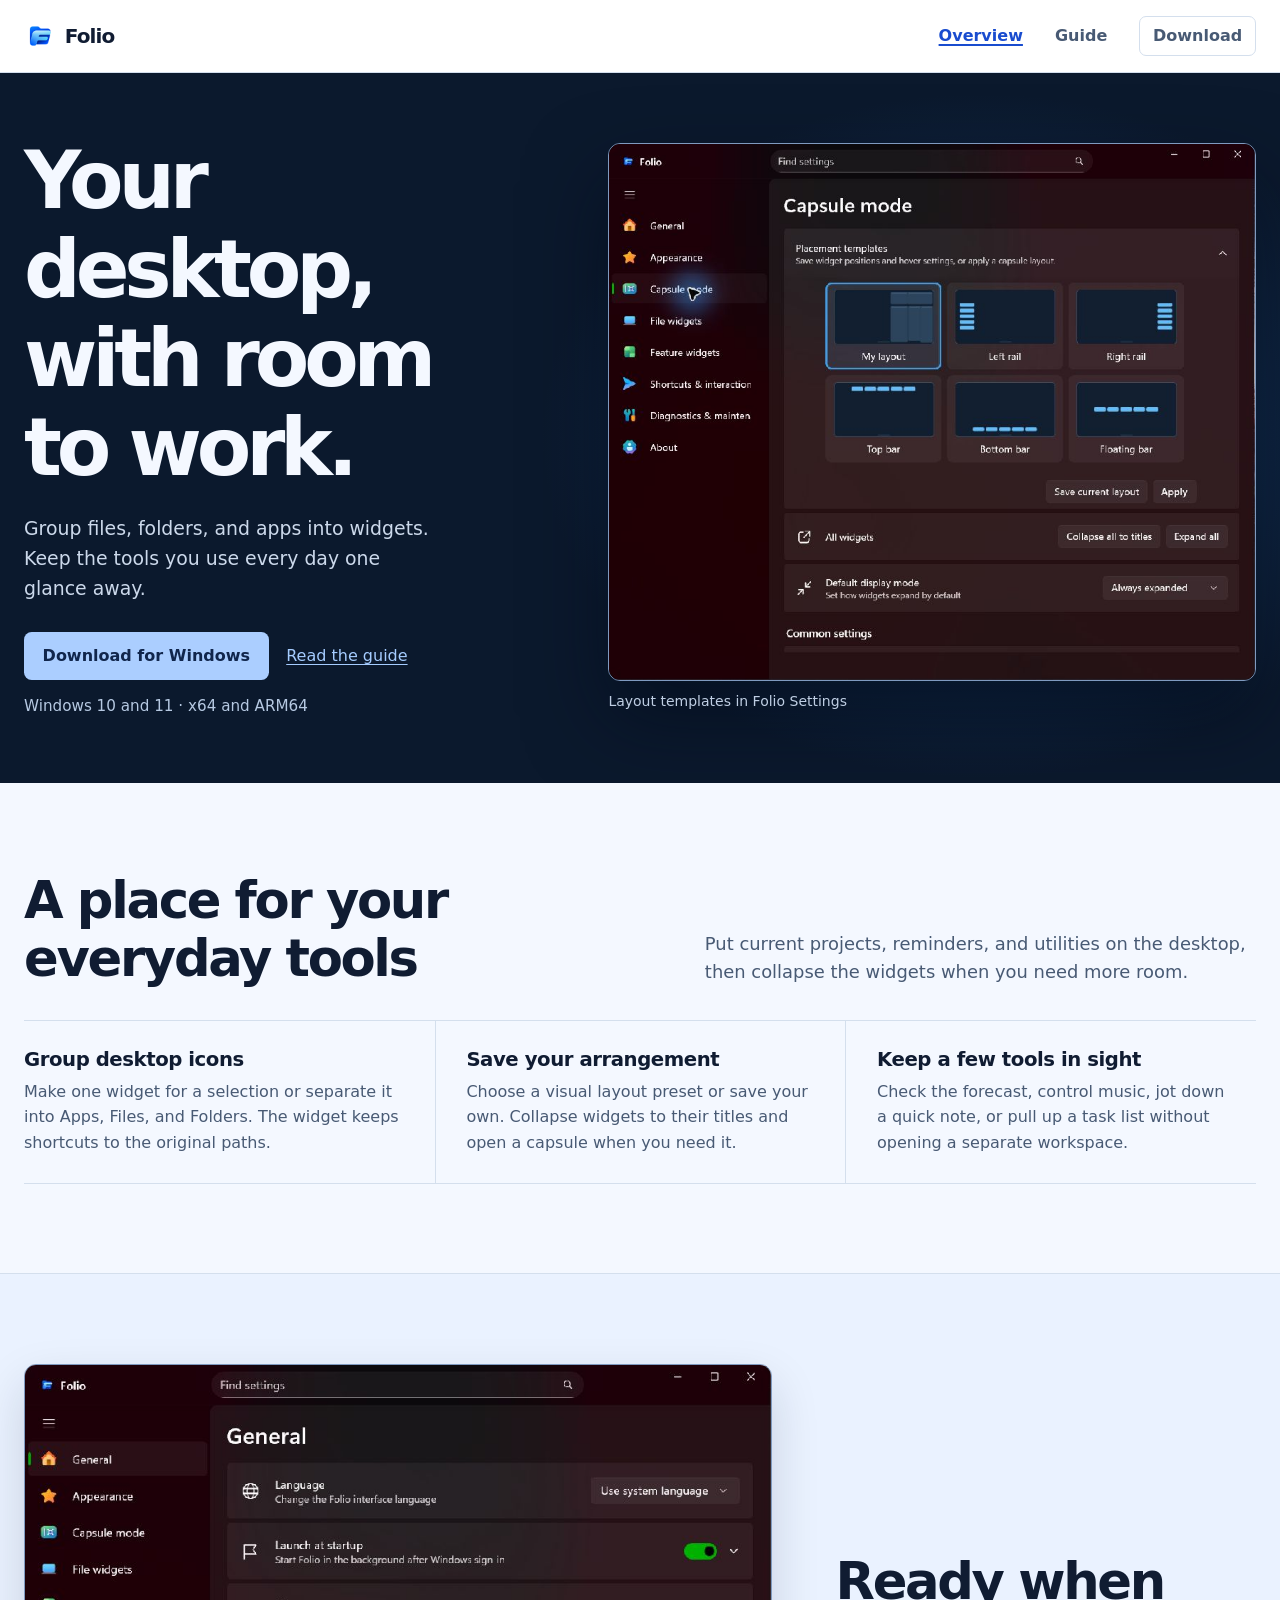
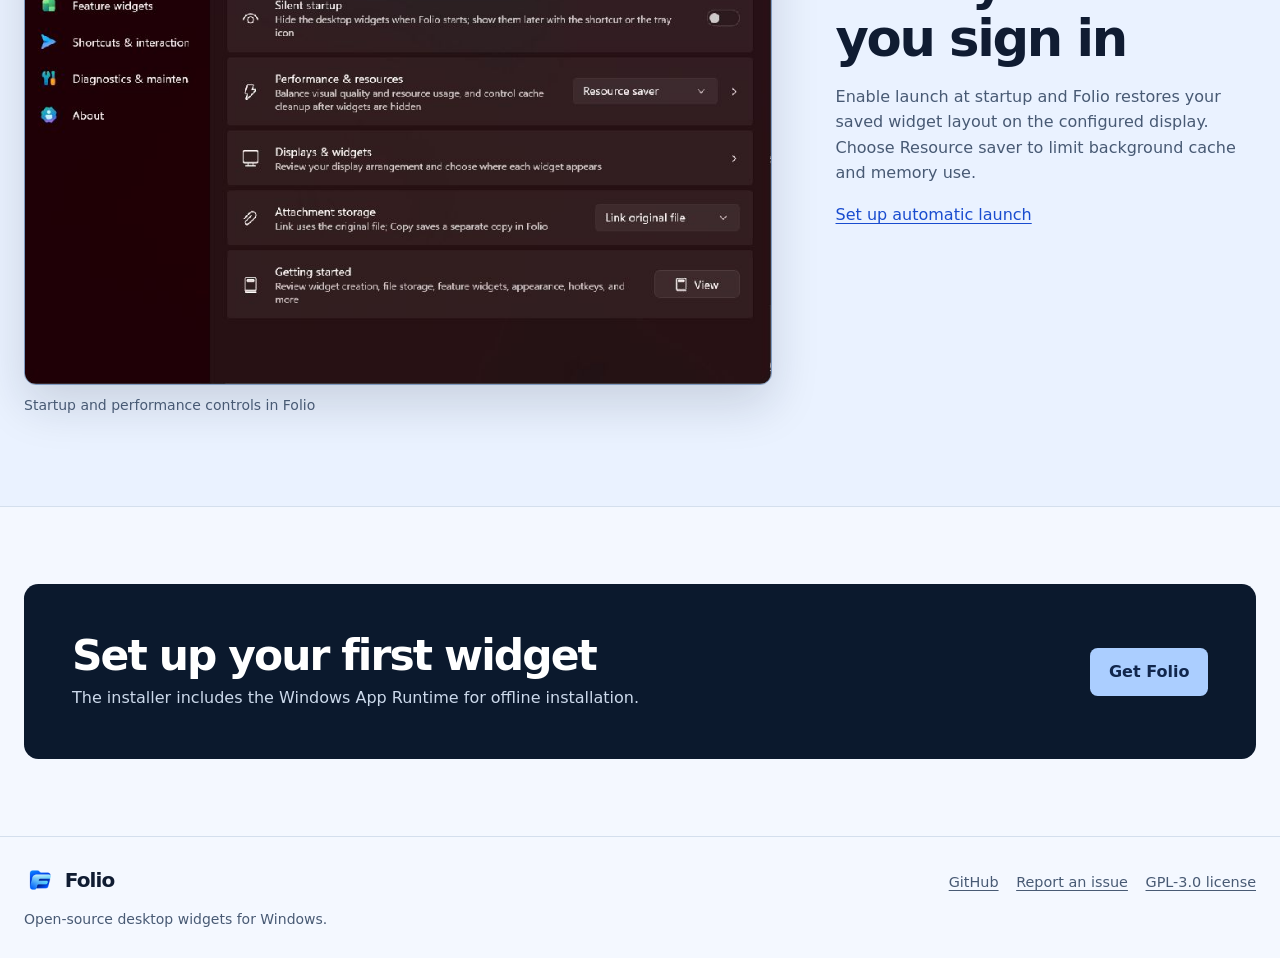
==== folio/index.html @ f1a7152a "Publish the rebranded Folio website" ====
<!doctype html>
<html lang="en">
<head>
  <meta charset="utf-8">
  <meta name="viewport" content="width=device-width, initial-scale=1">
  <title>Folio — Desktop widgets for Windows</title>
  <meta name="description" content="Group desktop shortcuts, save widget layouts, and keep weather, music, and tasks on your Windows desktop.">
  <meta name="theme-color" content="#0b192d">
  <link rel="canonical" href="https://mrfost07.github.io/folio/">
  <link rel="icon" type="image/png" href="./assets/folio.png">
  <link rel="stylesheet" href="./assets/site.css">
</head>
<body>
  <a class="skip" href="#main">Skip to content</a>
  <header class="site-header">
    <div class="wrap header-row">
      <a class="wordmark" href="./"><img src="./assets/folio.png" width="32" height="32" alt="">Folio</a>
      <nav class="nav" aria-label="Main navigation">
        <a href="./" aria-current="page">Overview</a>
        <a href="./guide/">Guide</a>
        <a class="nav-download" href="./download/">Download</a>
      </nav>
    </div>
  </header>
  <main id="main">
    <section class="hero" aria-labelledby="hero-title">
      <div class="wrap hero-layout">
        <div class="hero-copy">
          <h1 id="hero-title">Your desktop, with room to work.</h1>
          <p>Group files, folders, and apps into widgets. Keep the tools you use every day one glance away.</p>
          <div class="actions">
            <a class="button ice" href="./download/">Download for Windows</a>
            <a href="./guide/">Read the guide</a>
          </div>
          <p class="compatibility">Windows 10 and 11 · x64 and ARM64</p>
        </div>
        <div class="hero-visual">
          <figure class="capture">
            <img src="./assets/layout-settings.jpg" width="908" height="754" alt="Folio's Capsule mode settings showing visual layout templates">
            <figcaption class="caption">Layout templates in Folio Settings</figcaption>
          </figure>
        </div>
      </div>
    </section>

    <section class="wrap section" aria-labelledby="features-title">
      <div class="section-heading">
        <h2 id="features-title">A place for your everyday tools</h2>
        <p>Put current projects, reminders, and utilities on the desktop, then collapse the widgets when you need more room.</p>
      </div>
      <div class="feature-list">
        <article>
          <h3>Group desktop icons</h3>
          <p>Make one widget for a selection or separate it into Apps, Files, and Folders. The widget keeps shortcuts to the original paths.</p>
        </article>
        <article>
          <h3>Save your arrangement</h3>
          <p>Choose a visual layout preset or save your own. Collapse widgets to their titles and open a capsule when you need it.</p>
        </article>
        <article>
          <h3>Keep a few tools in sight</h3>
          <p>Check the forecast, control music, jot down a quick note, or pull up a task list without opening a separate workspace.</p>
        </article>
      </div>
    </section>

    <section class="lighter section" aria-labelledby="startup-title">
      <div class="wrap detail-row">
        <figure class="capture">
          <img src="./assets/startup-settings.jpg" width="908" height="754" alt="Folio General settings with Launch at startup, Silent startup, and Resource saver controls" loading="lazy">
          <figcaption class="caption">Startup and performance controls in Folio</figcaption>
        </figure>
        <div>
          <h2 id="startup-title">Ready when you sign in</h2>
          <p>Enable launch at startup and Folio restores your saved widget layout on the configured display. Choose Resource saver to limit background cache and memory use.</p>
          <a href="./guide/#startup">Set up automatic launch</a>
        </div>
      </div>
    </section>

    <section class="wrap band" aria-labelledby="get-folio">
      <div>
        <h2 id="get-folio">Set up your first widget</h2>
        <p>The installer includes the Windows App Runtime for offline installation.</p>
      </div>
      <a class="button ice" href="./download/">Get Folio</a>
    </section>
  </main>
  <footer class="site-footer">
    <div class="wrap footer-row">
      <div>
        <a class="wordmark" href="./"><img src="./assets/folio.png" width="32" height="32" alt="">Folio</a>
        <p class="footer-copy">Open-source desktop widgets for Windows.</p>
      </div>
      <nav class="footer-links" aria-label="Project links">
        <a href="https://github.com/mrfost07/Folio">GitHub</a>
        <a href="https://github.com/mrfost07/Folio/issues">Report an issue</a>
        <a href="https://github.com/mrfost07/Folio/blob/main/LICENSE">GPL-3.0 license</a>
      </nav>
    </div>
  </footer>
</body>
</html>
---- folio/assets/site.css ----
:root {
  color-scheme: light;
  --paper: #f4f8ff;
  --ink: #101c32;
  --muted: #485a74;
  --line: #d4dfed;
  --blue: #194ccf;
  --night: #0b192d;
  --sky: #a5ccff;
  --sans: "Segoe UI Variable", "Segoe UI", system-ui, sans-serif;
}

* { box-sizing: border-box; }
html { background: var(--paper); }
body { margin: 0; color: var(--ink); font: 1rem/1.6 var(--sans); }
img { display: block; max-width: 100%; height: auto; }
a { color: var(--blue); text-underline-offset: .2em; }
a:hover { color: #12389b; }
a:focus-visible, summary:focus-visible {
  outline: 3px solid #2670ed;
  outline-offset: 5px;
  border-radius: 3px;
}
:where(h1, h2, h3, p, figure) { margin: 0; }
:where(h1, h2, h3) { text-wrap: balance; line-height: 1.12; }
:where(p, li) { text-wrap: pretty; }
h1 { font-size: clamp(2.75rem, 6.2vw, 5.5rem); letter-spacing: -.065em; font-weight: 720; }
h2 { font-size: clamp(1.85rem, 4vw, 3.4rem); letter-spacing: -.045em; font-weight: 700; }
h3 { font-size: 1.23rem; letter-spacing: -.022em; }
.wrap { width: min(100% - 3rem, 77rem); margin-inline: auto; }
.narrow { width: min(100% - 3rem, 52rem); margin-inline: auto; }
.skip { position: absolute; z-index: 2; top: 1rem; left: 1rem; background: white; padding: .5rem 1rem; transform: translateY(-200%); }
.skip:focus { transform: none; }
.site-header { border-bottom: 1px solid var(--line); background: #fff; }
.header-row, .footer-row, .band { display: flex; justify-content: space-between; align-items: center; gap: 1.5rem; }
.header-row { min-height: 4.5rem; }
.wordmark { display: inline-flex; gap: .55rem; align-items: center; color: var(--ink); text-decoration: none; font-size: 1.25rem; font-weight: 700; letter-spacing: -.045em; }
.wordmark img { width: 2rem; height: 2rem; object-fit: contain; }
.nav { display: flex; align-items: center; gap: clamp(.8rem, 3vw, 2rem); }
.nav a { color: var(--muted); padding-block: .5rem; text-decoration: none; font-weight: 630; }
.nav a:hover, .nav a[aria-current] { color: var(--blue); }
.nav a[aria-current] { text-decoration: underline; text-decoration-thickness: 2px; }
.nav a.nav-download { border: 1px solid var(--line); border-radius: .44rem; padding: .38rem .8rem; }
.hero { overflow: hidden; background: var(--night); color: #f4f8ff; }
.hero-layout { display: grid; grid-template-columns: minmax(19rem, .9fr) minmax(0, 1.12fr); align-items: center; gap: clamp(2.25rem, 5vw, 5.25rem); min-height: 36rem; padding-block: 4rem; }
.hero-copy { position: relative; }
.hero-copy h1 { max-width: 12ch; }
.hero-copy p { color: #ccd9eb; max-width: 34ch; font-size: 1.18rem; margin-block: 1.25rem 1.8rem; }
.hero-copy .compatibility { color: #b6c9e2; font-size: .95rem; margin-block: .9rem 0; }
.hero-visual { position: relative; }
.hero-visual::before { content: ""; position: absolute; inset: -11% -28% -14% -13%; background: radial-gradient(ellipse, #194a82 0, transparent 68%); opacity: .68; }
.capture { position: relative; margin: 0; }
.capture img { width: 100%; background: #162438; border: 1px solid #7f9ac0; border-radius: .75rem; box-shadow: 0 1.25rem 3rem #101c3226; }
.hero-visual img { box-shadow: 0 2.3rem 5rem #01091988; }
.caption { margin-top: .58rem; color: var(--muted); font-size: .875rem; }
.hero .caption { color: #bfcee3; }
.actions { display: flex; flex-wrap: wrap; align-items: center; gap: .65rem 1.1rem; }
.button { border: 1px solid transparent; border-radius: .48rem; display: inline-flex; align-items: center; justify-content: center; min-height: 3rem; padding: .6rem 1.1rem; background: var(--blue); color: #fff; text-decoration: none; font-weight: 680; }
.button:hover { background: #1540ad; color: #fff; }
.button.ice { background: #abceff; color: #11264c; }
.button.ice:hover { background: #d4e6ff; }
.hero a:not(.button), .band a:not(.button) { color: var(--sky); }
.section { padding-block: clamp(3rem, 7vw, 6rem); }
.section-heading { display: grid; grid-template-columns: minmax(0, 1fr) minmax(0, .86fr); gap: 2.5rem; align-items: end; margin-bottom: 2.1rem; }
.section-heading p, .lead { color: var(--muted); font-size: 1.12rem; max-width: 55ch; }
.feature-list { display: grid; grid-template-columns: repeat(3, minmax(0, 1fr)); border-block: 1px solid var(--line); }
.feature-list > article { padding: 1.7rem clamp(.85rem, 2.4vw, 2.2rem) 1.7rem 0; }
.feature-list > article + article { border-left: 1px solid var(--line); padding-left: clamp(.85rem, 2.4vw, 2.2rem); }
.feature-list p { color: var(--muted); margin-top: .5rem; }
.detail-row { display: grid; grid-template-columns: minmax(0, 1.28fr) minmax(0, .72fr); align-items: center; gap: clamp(2rem, 5vw, 5rem); }
.detail-row p { color: var(--muted); margin-block: 1rem; }
.detail-row .capture .caption { margin: .6rem 0 0; }
.lighter { background: #eaf2ff; border-block: 1px solid var(--line); }
.band { margin-block: clamp(3rem, 6vw, 5rem); padding: clamp(1.5rem, 4vw, 3rem); background: var(--night); color: white; border-radius: .9rem; }
.band h2 { font-size: clamp(1.6rem, 3.5vw, 2.65rem); }
.band p { color: #ccd9eb; margin-top: .35rem; }
.page-heading { padding-top: clamp(3.1rem, 8vw, 6.25rem); margin-bottom: 2rem; }
.page-heading h1 { font-size: clamp(2.5rem, 6vw, 4.8rem); }
.lead { margin-top: .85rem; }
.site-footer { border-top: 1px solid var(--line); padding-block: 1.7rem; }
.footer-row { align-items: flex-start; }
.footer-copy { margin-top: .3rem; color: var(--muted); font-size: .875rem; }
.footer-links { display: flex; flex-wrap: wrap; column-gap: 1.1rem; row-gap: .4rem; padding-top: .45rem; }
.footer-links a { color: var(--muted); font-size: .9rem; }
.anchor-nav { display: flex; flex-wrap: wrap; gap: .5rem 1.2rem; border-block: 1px solid var(--line); padding: .9rem 0; }
.guide-step { padding-block: 2.2rem; border-bottom: 1px solid var(--line); scroll-margin-top: 1rem; }
.guide-step h2, .download-notes h2 { font-size: clamp(1.55rem, 4vw, 2.35rem); }
.guide-step p, .download-notes p { max-width: 67ch; color: var(--muted); margin-top: .75rem; }
.guide-step :where(ol, ul), .download-notes ul { padding-left: 1.35rem; color: var(--muted); }
.guide-step li + li, .download-notes li + li { margin-top: .3rem; }
.guide-step .capture { margin-top: 1.3rem; }
.guide-step .capture .caption { margin-top: .55rem; }
.path { font-weight: 650; color: var(--ink); }
kbd { font: .85em var(--sans); padding: .1rem .38rem; border: 1px solid #b2c4dc; border-bottom-width: 2px; border-radius: .3rem; background: #fff; color: var(--ink); white-space: nowrap; }
.download-panel { display: grid; grid-template-columns: repeat(2, minmax(0, 1fr)); border: 1px solid var(--line); border-radius: .8rem; background: #fff; }
.download-panel > section { padding: clamp(1.4rem, 3.5vw, 2.4rem); }
.download-panel > section + section { border-left: 1px solid var(--line); }
.download-panel h2 { font-size: clamp(1.5rem, 3vw, 2.25rem); }
.download-panel p { margin-block: .55rem 1.1rem; color: var(--muted); }
.download-link-row { display: flex; flex-wrap: wrap; align-items: center; gap: .6rem 1rem; }
.download-link-row a:not(.button) { font-size: .9rem; }
.download-notes { margin-block: 2.3rem 3.7rem; }
.download-notes > * + h2 { margin-top: 1.85rem; }
details { border-top: 1px solid var(--line); margin-top: 1rem; padding-top: .8rem; }
summary { cursor: pointer; font-weight: 650; width: fit-content; }
code { overflow-wrap: anywhere; color: var(--ink); }
.status { border-left: 4px solid var(--blue); background: #e6efff; padding: 1rem 1.1rem; margin-bottom: 1.25rem; color: var(--ink); }
.status a { margin-left: .3rem; }

@media (max-width: 57rem) {
  .hero-layout { grid-template-columns: 1fr; gap: 2rem; min-height: 0; padding-block: 3.25rem 2.4rem; }
  .hero-copy h1 { max-width: 16ch; }
  .hero-copy p { max-width: 45ch; }
  .hero-visual { max-width: 46rem; }
  .detail-row { grid-template-columns: 1fr; gap: 1.6rem; }
}
@media (max-width: 37rem) {
  .wrap, .narrow { width: calc(100% - 2rem); }
  .section-heading, .feature-list, .download-panel { grid-template-columns: 1fr; gap: 0; }
  .section-heading p { margin-top: .75rem; }
  .feature-list > article, .feature-list > article + article { padding: 1.05rem 0; border-left: 0; }
  .feature-list > article + article, .download-panel > section + section { border-top: 1px solid var(--line); border-left: 0; }
  .band, .footer-row { align-items: flex-start; flex-direction: column; gap: 1rem; }
  .header-row { gap: .65rem; }
  .nav { gap: .7rem; font-size: .92rem; }
  .nav a.nav-download { padding: .3rem .45rem; }
}
@media (forced-colors: active) {
  .button, .nav a.nav-download { border: 1px solid ButtonText; }
}
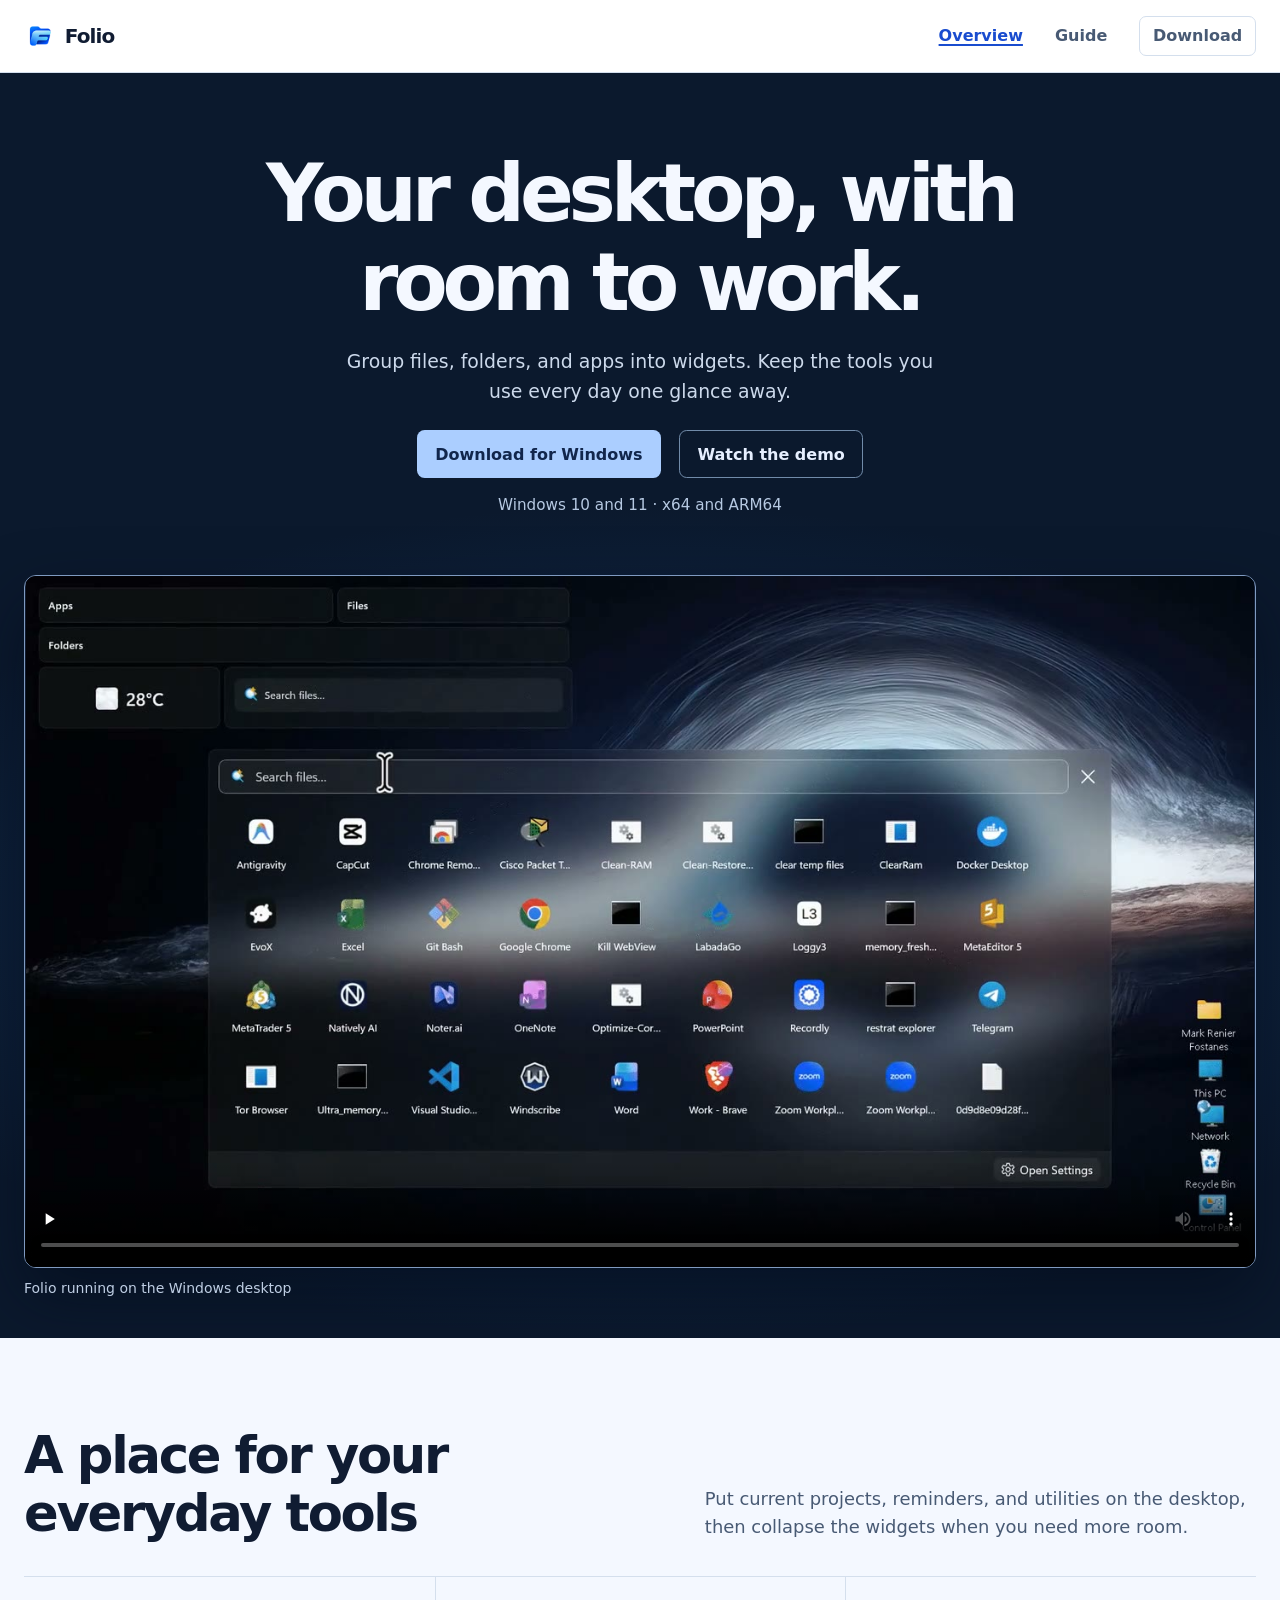
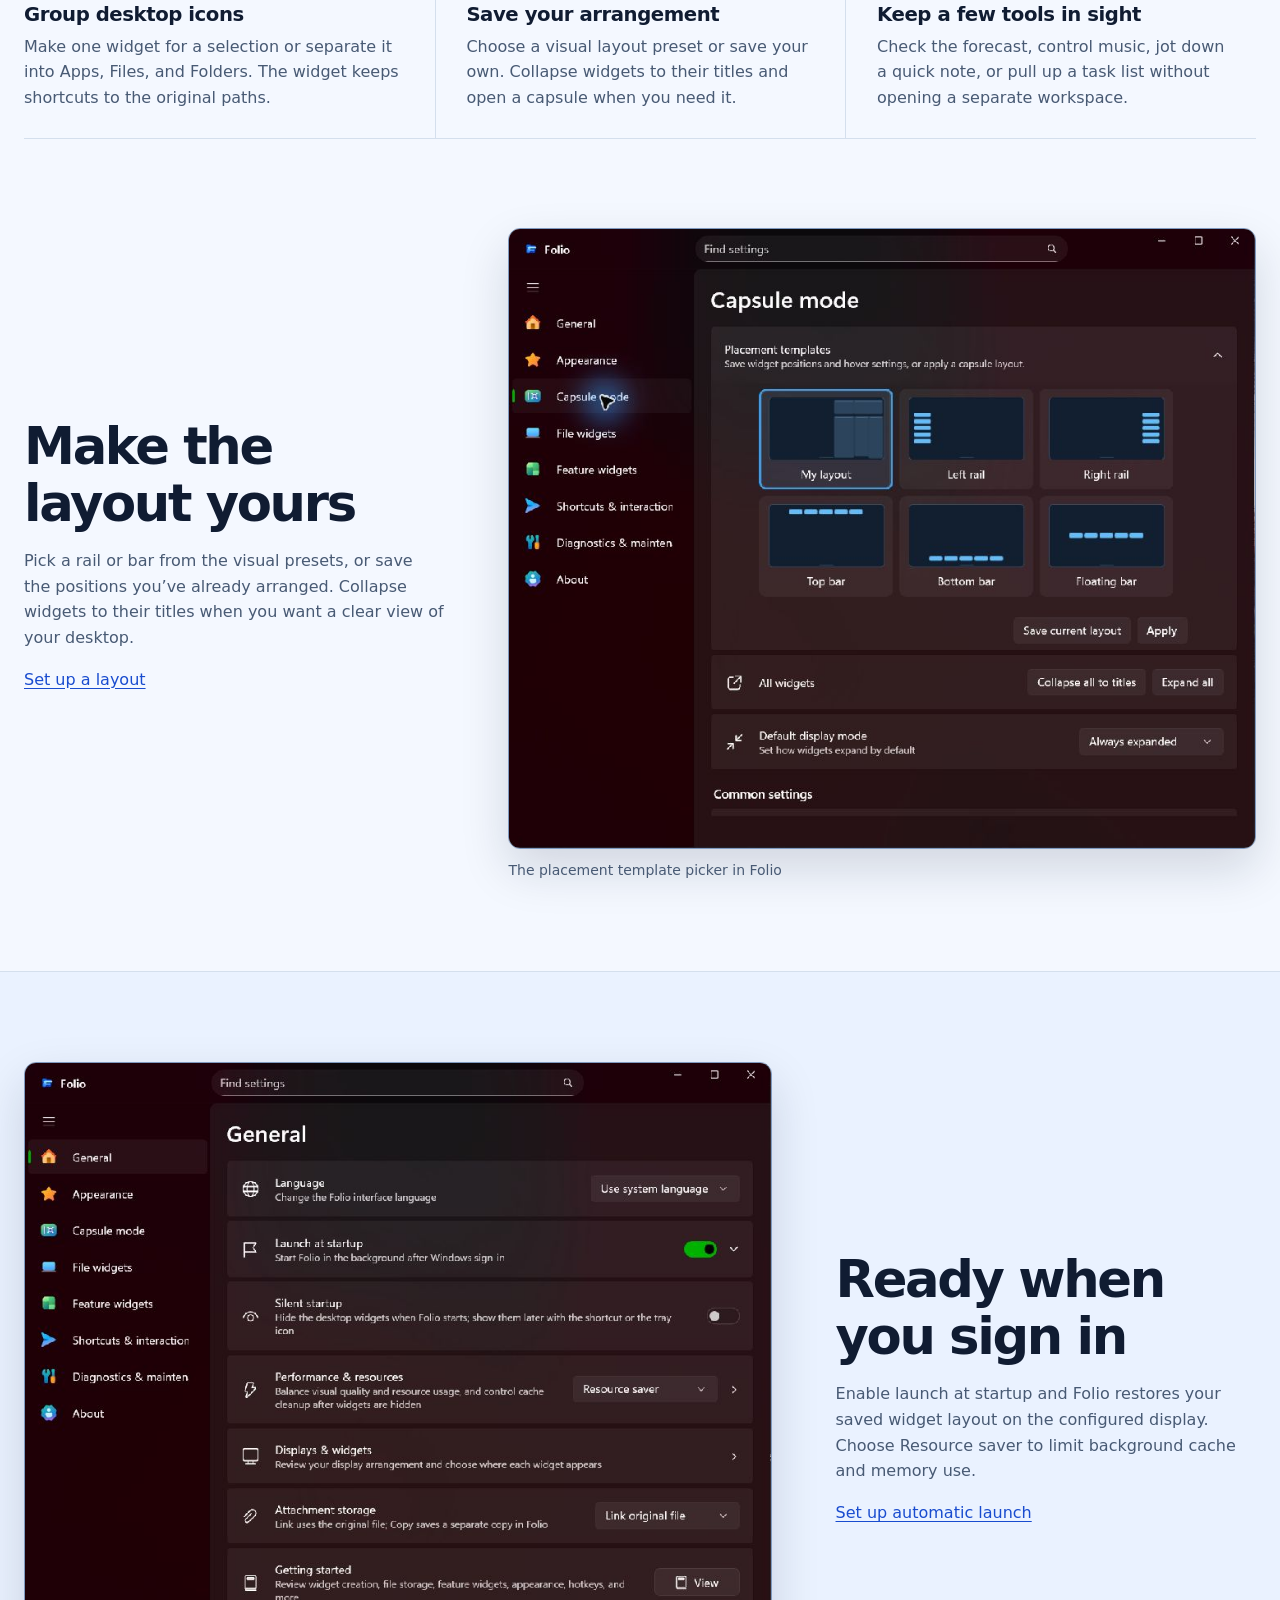
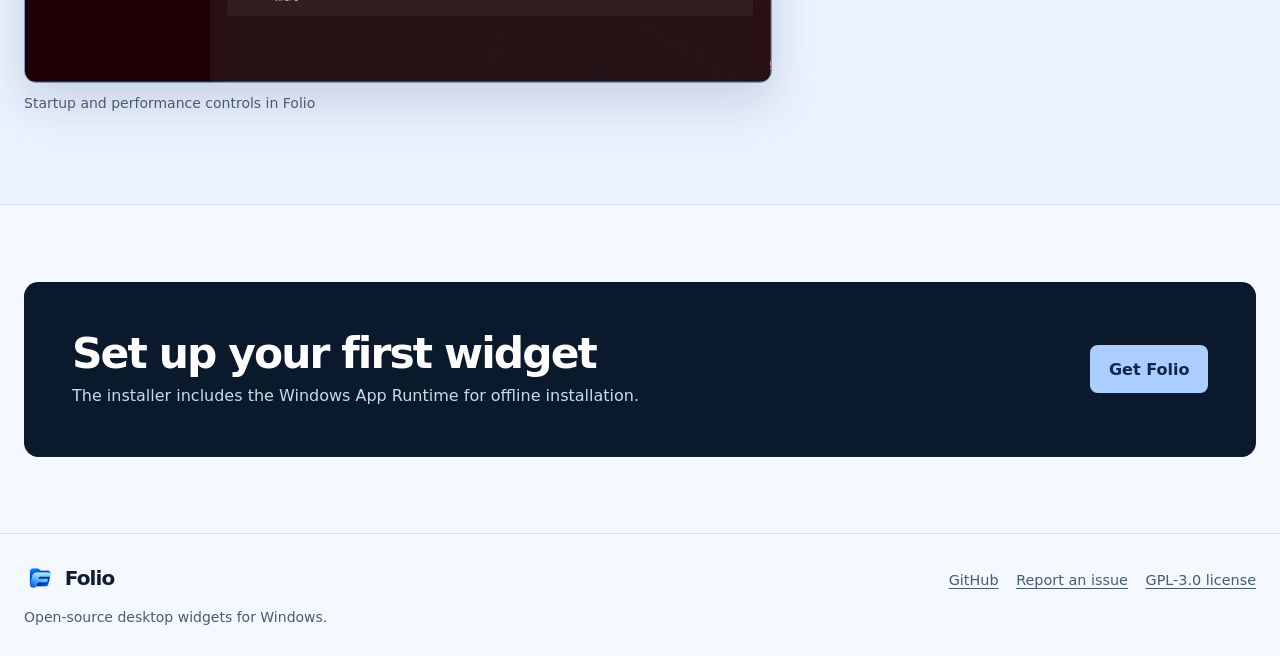
==== commit d4a51525: "Add the Folio demo and verified 1.5.9 downloads" ====
--- a/folio/index.html
+++ b/folio/index.html
@@ -30,16 +30,17 @@
           <p>Group files, folders, and apps into widgets. Keep the tools you use every day one glance away.</p>
           <div class="actions">
             <a class="button ice" href="./download/">Download for Windows</a>
-            <a href="./guide/">Read the guide</a>
+            <a class="button outline" href="#demo">Watch the demo</a>
           </div>
           <p class="compatibility">Windows 10 and 11 · x64 and ARM64</p>
         </div>
-        <div class="hero-visual">
-          <figure class="capture">
-            <img src="./assets/layout-settings.jpg" width="908" height="754" alt="Folio's Capsule mode settings showing visual layout templates">
-            <figcaption class="caption">Layout templates in Folio Settings</figcaption>
-          </figure>
-        </div>
+        <figure class="hero-visual capture demo-stage" id="demo">
+          <video controls playsinline preload="none" width="1440" height="810" poster="./assets/demo-poster.jpg" aria-label="Folio desktop demo">
+            <source src="./assets/demo.mp4" type="video/mp4">
+            <a href="./assets/demo.mp4">Open the Folio demo video</a>
+          </video>
+          <figcaption class="caption">Folio running on the Windows desktop</figcaption>
+        </figure>
       </div>
     </section>
 
@@ -62,6 +63,18 @@
           <p>Check the forecast, control music, jot down a quick note, or pull up a task list without opening a separate workspace.</p>
         </article>
       </div>
+    </section>
+
+    <section class="wrap section detail-row layout-showcase" aria-labelledby="layout-title">
+      <div>
+        <h2 id="layout-title">Make the layout yours</h2>
+        <p>Pick a rail or bar from the visual presets, or save the positions you’ve already arranged. Collapse widgets to their titles when you want a clear view of your desktop.</p>
+        <a href="./guide/#layout">Set up a layout</a>
+      </div>
+      <figure class="capture">
+        <img src="./assets/layout-settings.jpg" width="908" height="754" alt="Folio's Capsule mode settings showing visual layout templates" loading="lazy">
+        <figcaption class="caption">The placement template picker in Folio</figcaption>
+      </figure>
     </section>
 
     <section class="lighter section" aria-labelledby="startup-title">
--- a/folio/assets/site.css
+++ b/folio/assets/site.css
@@ -42,16 +42,19 @@
 .nav a[aria-current] { text-decoration: underline; text-decoration-thickness: 2px; }
 .nav a.nav-download { border: 1px solid var(--line); border-radius: .44rem; padding: .38rem .8rem; }
 .hero { overflow: hidden; background: var(--night); color: #f4f8ff; }
-.hero-layout { display: grid; grid-template-columns: minmax(19rem, .9fr) minmax(0, 1.12fr); align-items: center; gap: clamp(2.25rem, 5vw, 5.25rem); min-height: 36rem; padding-block: 4rem; }
-.hero-copy { position: relative; }
-.hero-copy h1 { max-width: 12ch; }
-.hero-copy p { color: #ccd9eb; max-width: 34ch; font-size: 1.18rem; margin-block: 1.25rem 1.8rem; }
+.hero-layout { display: grid; gap: clamp(2.1rem, 4.5vw, 3.75rem); padding-block: clamp(2.8rem, 6vw, 5.5rem) 2.4rem; }
+.hero-copy { text-align: center; }
+.hero-copy .actions { justify-content: center; }
+.hero-copy h1 { max-width: 18ch; margin-inline: auto; }
+.hero-copy p { color: #ccd9eb; max-width: 50ch; font-size: 1.18rem; margin: 1.15rem auto 1.5rem; }
 .hero-copy .compatibility { color: #b6c9e2; font-size: .95rem; margin-block: .9rem 0; }
 .hero-visual { position: relative; }
-.hero-visual::before { content: ""; position: absolute; inset: -11% -28% -14% -13%; background: radial-gradient(ellipse, #194a82 0, transparent 68%); opacity: .68; }
+.hero-visual::before { content: ""; pointer-events: none; position: absolute; inset: -12% -18% -8%; background: radial-gradient(ellipse, #194a82 0, transparent 68%); opacity: .58; }
+.demo-stage { scroll-margin-top: 1rem; }
+.demo-stage video { display: block; position: relative; width: 100%; height: auto; aspect-ratio: 16 / 9; background: #101c32; border: 1px solid #7f9ac0; border-radius: .75rem; box-shadow: 0 1.75rem 4rem #01091988; }
+.demo-stage .caption { position: relative; }
 .capture { position: relative; margin: 0; }
 .capture img { width: 100%; background: #162438; border: 1px solid #7f9ac0; border-radius: .75rem; box-shadow: 0 1.25rem 3rem #101c3226; }
-.hero-visual img { box-shadow: 0 2.3rem 5rem #01091988; }
 .caption { margin-top: .58rem; color: var(--muted); font-size: .875rem; }
 .hero .caption { color: #bfcee3; }
 .actions { display: flex; flex-wrap: wrap; align-items: center; gap: .65rem 1.1rem; }
@@ -59,6 +62,8 @@
 .button:hover { background: #1540ad; color: #fff; }
 .button.ice { background: #abceff; color: #11264c; }
 .button.ice:hover { background: #d4e6ff; }
+.button.outline { background: transparent; border-color: #718ba9; color: #e6efff; }
+.button.outline:hover { background: #162b47; color: #fff; }
 .hero a:not(.button), .band a:not(.button) { color: var(--sky); }
 .section { padding-block: clamp(3rem, 7vw, 6rem); }
 .section-heading { display: grid; grid-template-columns: minmax(0, 1fr) minmax(0, .86fr); gap: 2.5rem; align-items: end; margin-bottom: 2.1rem; }
@@ -68,6 +73,7 @@
 .feature-list > article + article { border-left: 1px solid var(--line); padding-left: clamp(.85rem, 2.4vw, 2.2rem); }
 .feature-list p { color: var(--muted); margin-top: .5rem; }
 .detail-row { display: grid; grid-template-columns: minmax(0, 1.28fr) minmax(0, .72fr); align-items: center; gap: clamp(2rem, 5vw, 5rem); }
+.layout-showcase { grid-template-columns: minmax(0, .72fr) minmax(0, 1.28fr); padding-top: 0; }
 .detail-row p { color: var(--muted); margin-block: 1rem; }
 .detail-row .capture .caption { margin: .6rem 0 0; }
 .lighter { background: #eaf2ff; border-block: 1px solid var(--line); }
@@ -108,10 +114,7 @@
 .status a { margin-left: .3rem; }
 
 @media (max-width: 57rem) {
-  .hero-layout { grid-template-columns: 1fr; gap: 2rem; min-height: 0; padding-block: 3.25rem 2.4rem; }
-  .hero-copy h1 { max-width: 16ch; }
   .hero-copy p { max-width: 45ch; }
-  .hero-visual { max-width: 46rem; }
   .detail-row { grid-template-columns: 1fr; gap: 1.6rem; }
 }
 @media (max-width: 37rem) {
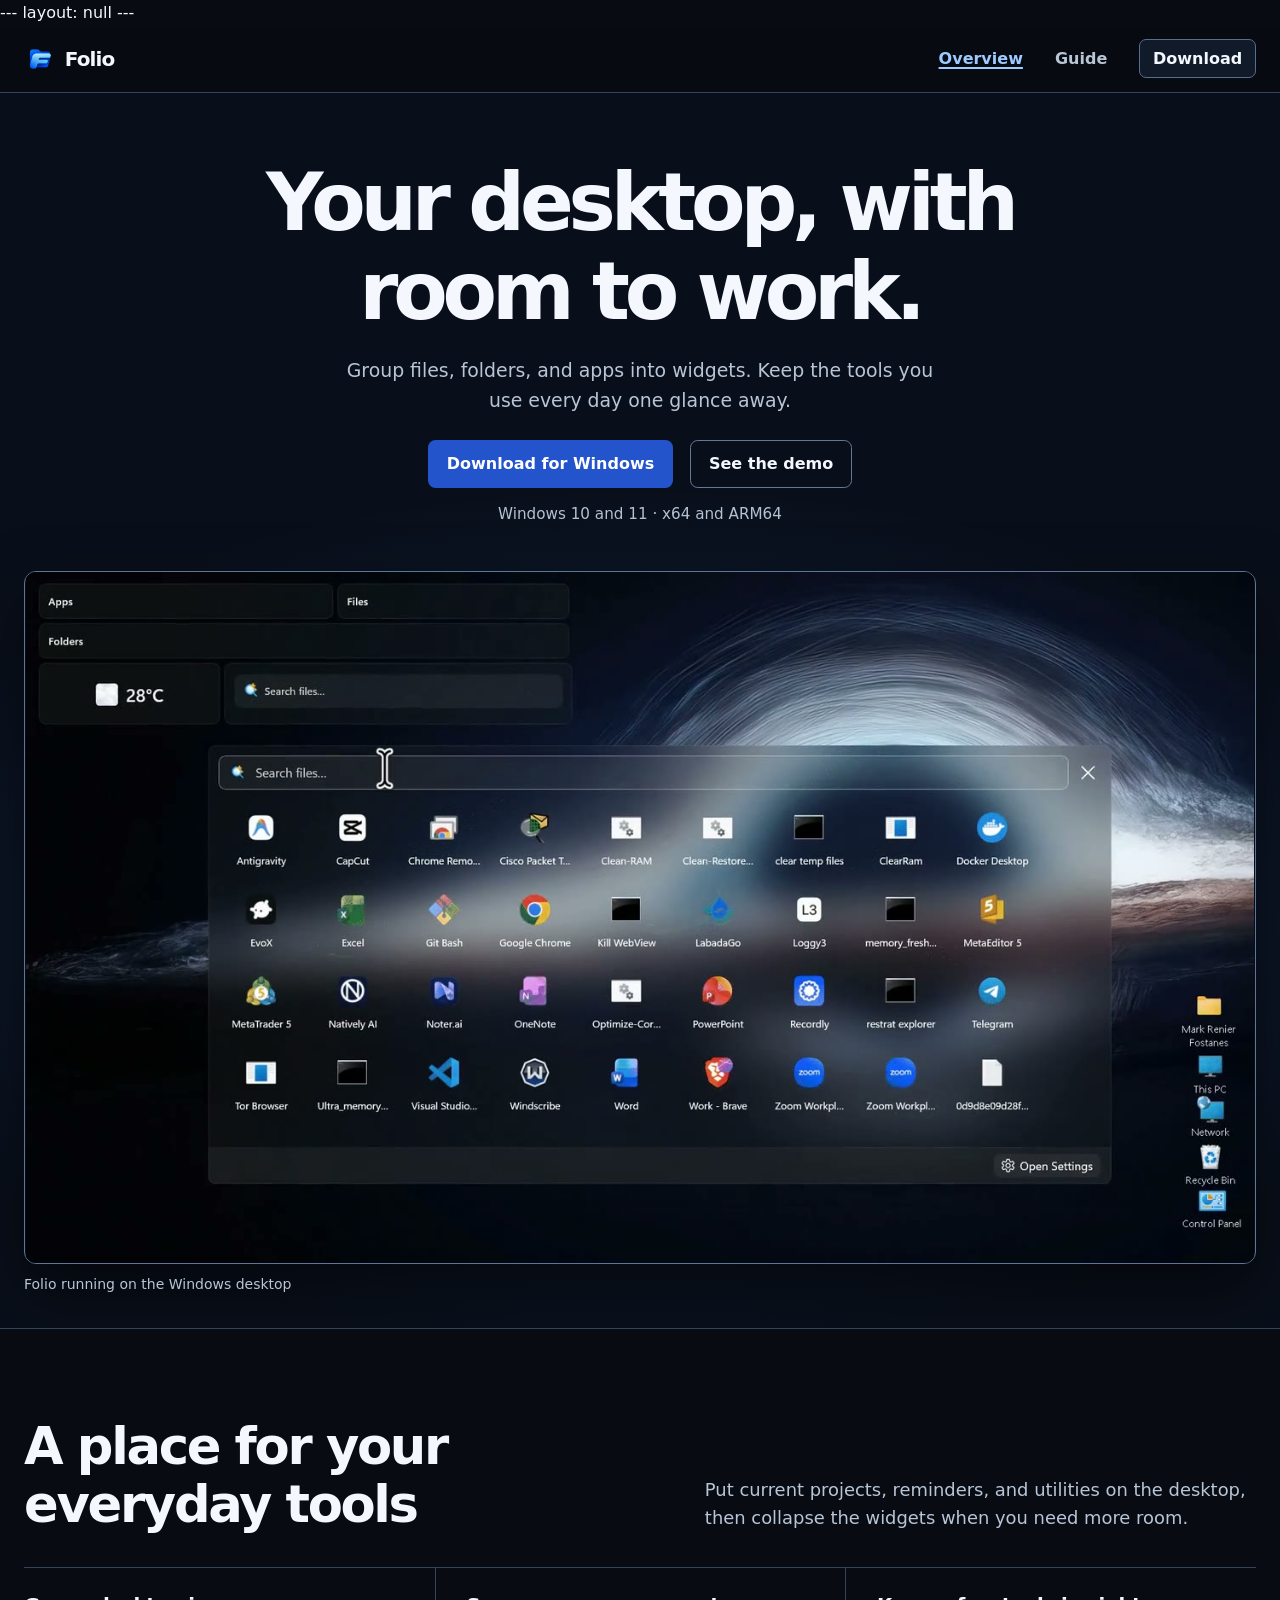
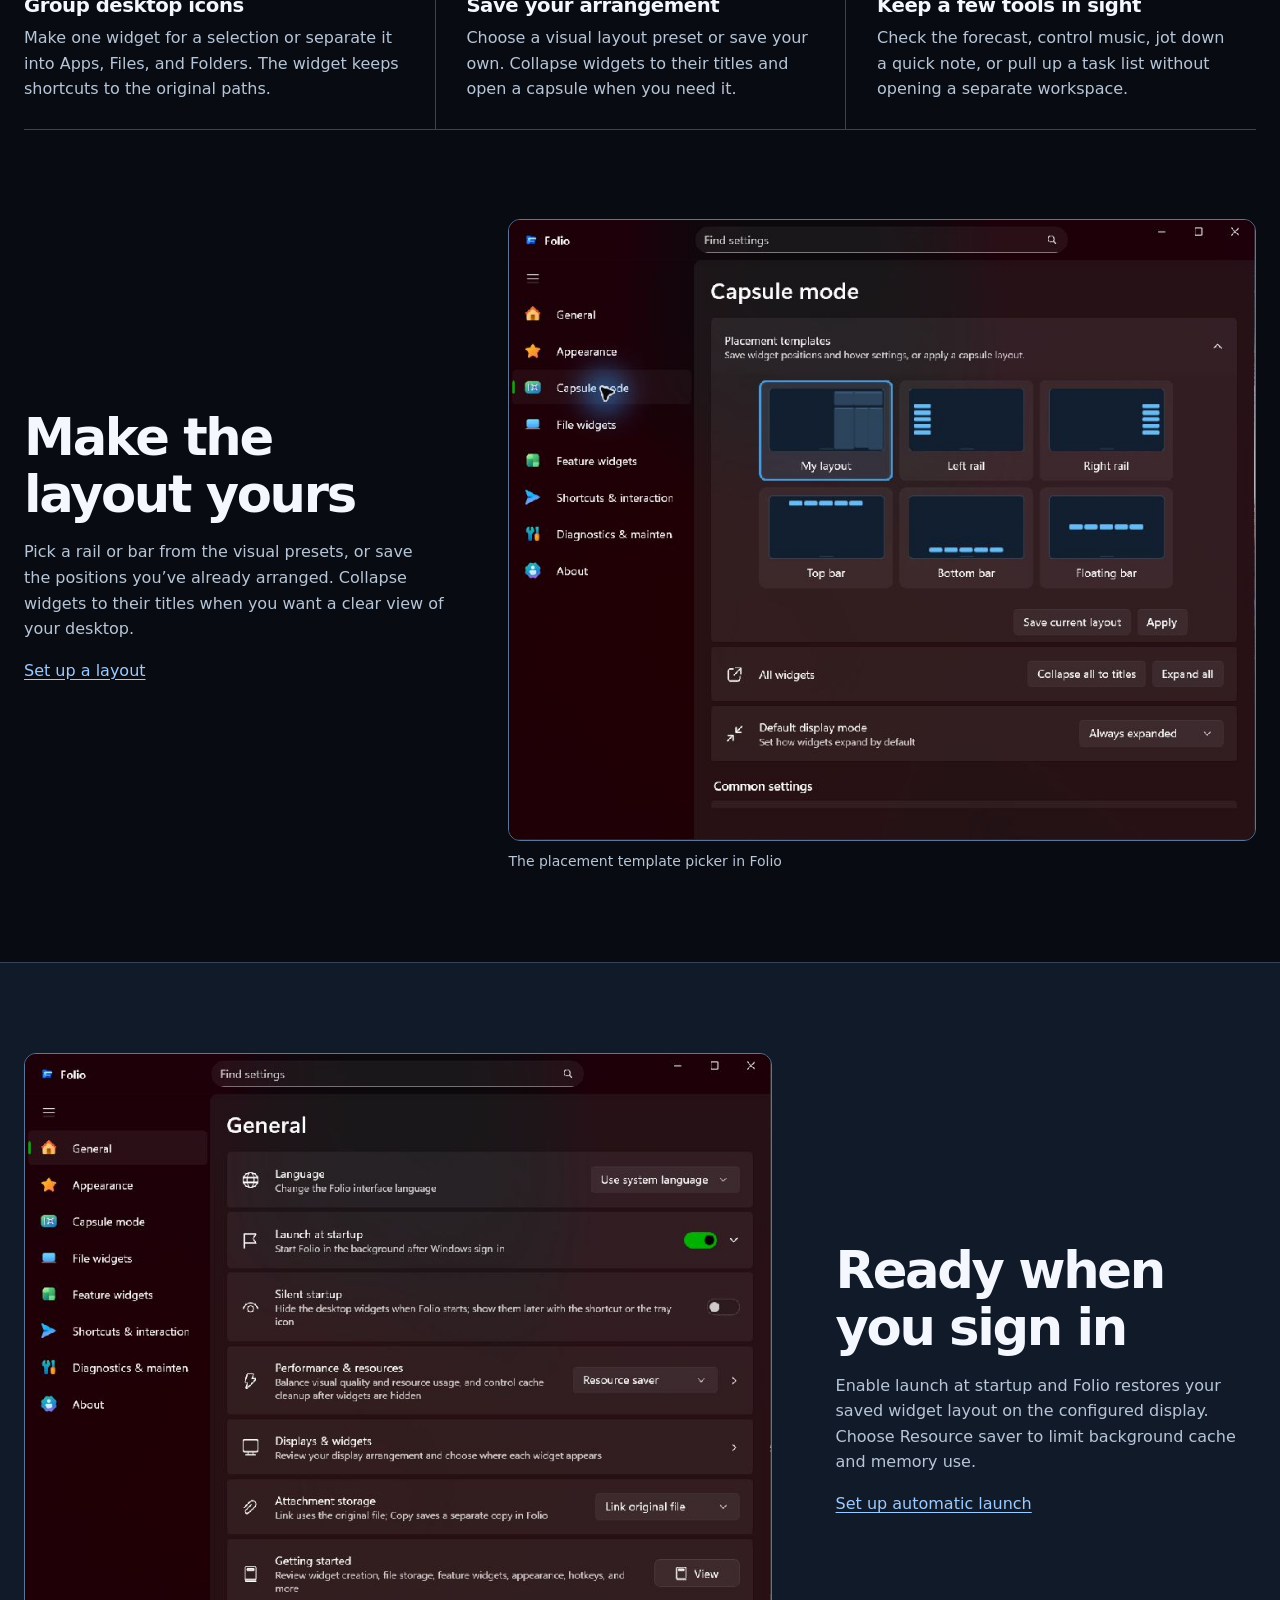
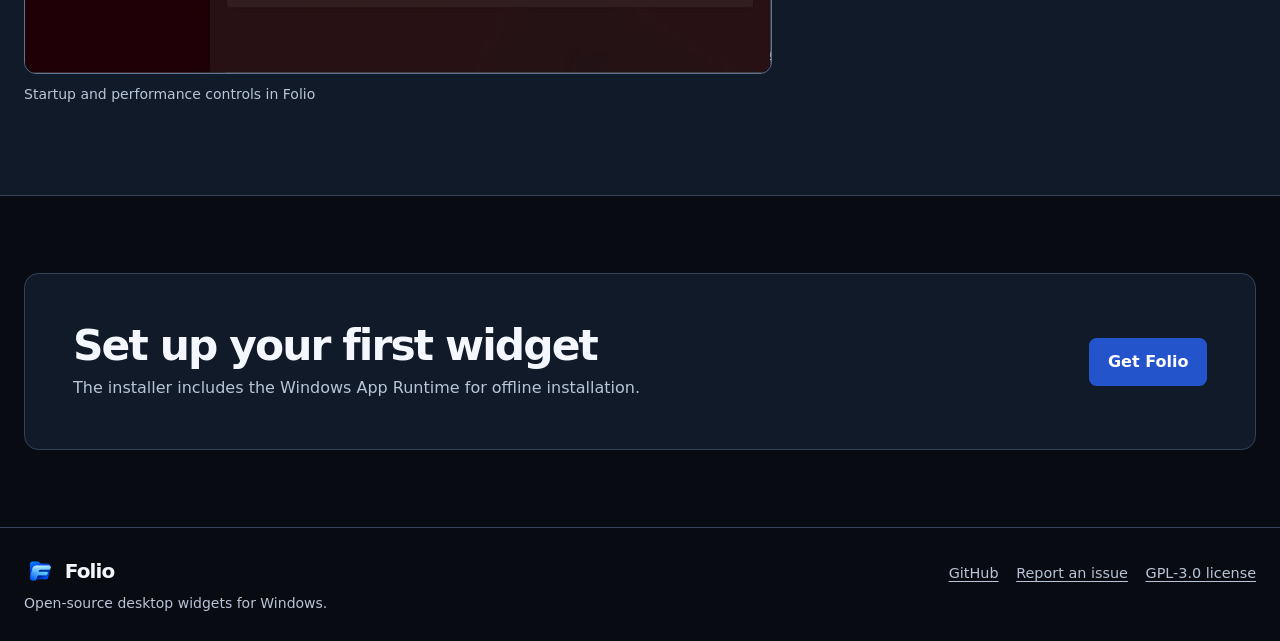
==== commit 8c056c88: "Darken the Folio site and embed its autoplay demo" ====
--- a/folio/index.html
+++ b/folio/index.html
@@ -1,3 +1,6 @@
+---
+layout: null
+---
 <!doctype html>
 <html lang="en">
 <head>
@@ -5,10 +8,12 @@
   <meta name="viewport" content="width=device-width, initial-scale=1">
   <title>Folio — Desktop widgets for Windows</title>
   <meta name="description" content="Group desktop shortcuts, save widget layouts, and keep weather, music, and tasks on your Windows desktop.">
-  <meta name="theme-color" content="#0b192d">
+  <meta name="color-scheme" content="dark">
+  <meta name="theme-color" content="#080b12">
   <link rel="canonical" href="https://mrfost07.github.io/folio/">
   <link rel="icon" type="image/png" href="./assets/folio.png">
-  <link rel="stylesheet" href="./assets/site.css">
+  <link rel="preload" as="image" href="./assets/demo-poster.jpg" fetchpriority="high">
+  <link rel="stylesheet" href="./assets/site.css?v=dark">
 </head>
 <body>
   <a class="skip" href="#main">Skip to content</a>
@@ -29,16 +34,16 @@
           <h1 id="hero-title">Your desktop, with room to work.</h1>
           <p>Group files, folders, and apps into widgets. Keep the tools you use every day one glance away.</p>
           <div class="actions">
-            <a class="button ice" href="./download/">Download for Windows</a>
-            <a class="button outline" href="#demo">Watch the demo</a>
+            <a class="button" href="./download/">Download for Windows</a>
+            <a class="button outline" href="#demo">See the demo</a>
           </div>
           <p class="compatibility">Windows 10 and 11 · x64 and ARM64</p>
         </div>
         <figure class="hero-visual capture demo-stage" id="demo">
-          <video controls playsinline preload="none" width="1440" height="810" poster="./assets/demo-poster.jpg" aria-label="Folio desktop demo">
-            <source src="./assets/demo.mp4" type="video/mp4">
-            <a href="./assets/demo.mp4">Open the Folio demo video</a>
+          <video autoplay muted loop playsinline preload="auto" width="960" height="540" poster="./assets/demo-poster.jpg" aria-label="Folio desktop demo">
+            <source media="(prefers-reduced-motion: no-preference)" src="data:video/mp4;base64,{% include_relative _media/demo.mp4.b64 %}" type="video/mp4">
           </video>
+          <img class="demo-still" src="./assets/demo-poster.jpg" width="1440" height="810" alt="Folio widgets and the file search window on the desktop">
           <figcaption class="caption">Folio running on the Windows desktop</figcaption>
         </figure>
       </div>
@@ -77,7 +82,7 @@
       </figure>
     </section>
 
-    <section class="lighter section" aria-labelledby="startup-title">
+    <section class="surface-section section" aria-labelledby="startup-title">
       <div class="wrap detail-row">
         <figure class="capture">
           <img src="./assets/startup-settings.jpg" width="908" height="754" alt="Folio General settings with Launch at startup, Silent startup, and Resource saver controls" loading="lazy">
@@ -96,7 +101,7 @@
         <h2 id="get-folio">Set up your first widget</h2>
         <p>The installer includes the Windows App Runtime for offline installation.</p>
       </div>
-      <a class="button ice" href="./download/">Get Folio</a>
+      <a class="button" href="./download/">Get Folio</a>
     </section>
   </main>
   <footer class="site-footer">
--- a/folio/assets/site.css
+++ b/folio/assets/site.css
@@ -1,23 +1,23 @@
 :root {
-  color-scheme: light;
-  --paper: #f4f8ff;
-  --ink: #101c32;
-  --muted: #485a74;
-  --line: #d4dfed;
-  --blue: #194ccf;
-  --night: #0b192d;
-  --sky: #a5ccff;
+  color-scheme: dark;
+  --canvas: #080b12;
+  --text: #f4f7fd;
+  --muted: #b7c5d6;
+  --line: #35445a;
+  --blue: #9dcaff;
+  --surface: #111a29;
+  --accent-fill: #2454cc;
   --sans: "Segoe UI Variable", "Segoe UI", system-ui, sans-serif;
 }
 
 * { box-sizing: border-box; }
-html { background: var(--paper); }
-body { margin: 0; color: var(--ink); font: 1rem/1.6 var(--sans); }
+html { background: var(--canvas); }
+body { margin: 0; color: var(--text); font: 1rem/1.6 var(--sans); }
 img { display: block; max-width: 100%; height: auto; }
 a { color: var(--blue); text-underline-offset: .2em; }
-a:hover { color: #12389b; }
+a:hover { color: #d1e7ff; }
 a:focus-visible, summary:focus-visible {
-  outline: 3px solid #2670ed;
+  outline: 3px solid #98c8ff;
   outline-offset: 5px;
   border-radius: 3px;
 }
@@ -29,42 +29,40 @@
 h3 { font-size: 1.23rem; letter-spacing: -.022em; }
 .wrap { width: min(100% - 3rem, 77rem); margin-inline: auto; }
 .narrow { width: min(100% - 3rem, 52rem); margin-inline: auto; }
-.skip { position: absolute; z-index: 2; top: 1rem; left: 1rem; background: white; padding: .5rem 1rem; transform: translateY(-200%); }
+.skip { position: absolute; z-index: 2; top: 1rem; left: 1rem; background: var(--surface); padding: .5rem 1rem; transform: translateY(-200%); }
 .skip:focus { transform: none; }
-.site-header { border-bottom: 1px solid var(--line); background: #fff; }
+.site-header { border-bottom: 1px solid var(--line); background: #070a10; }
 .header-row, .footer-row, .band { display: flex; justify-content: space-between; align-items: center; gap: 1.5rem; }
-.header-row { min-height: 4.5rem; }
-.wordmark { display: inline-flex; gap: .55rem; align-items: center; color: var(--ink); text-decoration: none; font-size: 1.25rem; font-weight: 700; letter-spacing: -.045em; }
+.header-row { min-height: 4.125rem; }
+.wordmark { display: inline-flex; gap: .55rem; align-items: center; color: var(--text); text-decoration: none; font-size: 1.25rem; font-weight: 700; letter-spacing: -.045em; }
 .wordmark img { width: 2rem; height: 2rem; object-fit: contain; }
 .nav { display: flex; align-items: center; gap: clamp(.8rem, 3vw, 2rem); }
 .nav a { color: var(--muted); padding-block: .5rem; text-decoration: none; font-weight: 630; }
 .nav a:hover, .nav a[aria-current] { color: var(--blue); }
 .nav a[aria-current] { text-decoration: underline; text-decoration-thickness: 2px; }
-.nav a.nav-download { border: 1px solid var(--line); border-radius: .44rem; padding: .38rem .8rem; }
-.hero { overflow: hidden; background: var(--night); color: #f4f8ff; }
-.hero-layout { display: grid; gap: clamp(2.1rem, 4.5vw, 3.75rem); padding-block: clamp(2.8rem, 6vw, 5.5rem) 2.4rem; }
+.nav a.nav-download { border: 1px solid #566e91; border-radius: .44rem; background: var(--surface); color: var(--text); padding: .38rem .8rem; }
+.hero { overflow: hidden; background: #090f1a; border-bottom: 1px solid var(--line); }
+.hero-layout { display: grid; gap: clamp(1.65rem, 3.6vw, 2.8rem); padding-block: clamp(2.55rem, 5.2vw, 4.35rem) 2rem; }
 .hero-copy { text-align: center; }
 .hero-copy .actions { justify-content: center; }
 .hero-copy h1 { max-width: 18ch; margin-inline: auto; }
-.hero-copy p { color: #ccd9eb; max-width: 50ch; font-size: 1.18rem; margin: 1.15rem auto 1.5rem; }
-.hero-copy .compatibility { color: #b6c9e2; font-size: .95rem; margin-block: .9rem 0; }
+.hero-copy p { color: var(--muted); max-width: 50ch; font-size: 1.18rem; margin: 1.15rem auto 1.5rem; }
+.hero-copy .compatibility { color: var(--muted); font-size: .95rem; margin-block: .9rem 0; }
 .hero-visual { position: relative; }
-.hero-visual::before { content: ""; pointer-events: none; position: absolute; inset: -12% -18% -8%; background: radial-gradient(ellipse, #194a82 0, transparent 68%); opacity: .58; }
+.hero-visual::before { content: ""; pointer-events: none; position: absolute; inset: -12% -18% -8%; background: radial-gradient(ellipse, #1a3e72 0, transparent 70%); opacity: .52; }
 .demo-stage { scroll-margin-top: 1rem; }
-.demo-stage video { display: block; position: relative; width: 100%; height: auto; aspect-ratio: 16 / 9; background: #101c32; border: 1px solid #7f9ac0; border-radius: .75rem; box-shadow: 0 1.75rem 4rem #01091988; }
+.demo-stage video, .demo-still { display: block; position: relative; width: 100%; height: auto; aspect-ratio: 16 / 9; background: #080c14; border: 1px solid #5e7598; border-radius: .75rem; box-shadow: 0 1.75rem 4rem #0008; }
 .demo-stage .caption { position: relative; }
 .capture { position: relative; margin: 0; }
-.capture img { width: 100%; background: #162438; border: 1px solid #7f9ac0; border-radius: .75rem; box-shadow: 0 1.25rem 3rem #101c3226; }
+.capture img { width: 100%; background: var(--surface); border: 1px solid #5e7598; border-radius: .75rem; }
 .caption { margin-top: .58rem; color: var(--muted); font-size: .875rem; }
-.hero .caption { color: #bfcee3; }
+.demo-still { display: none; }
 .actions { display: flex; flex-wrap: wrap; align-items: center; gap: .65rem 1.1rem; }
-.button { border: 1px solid transparent; border-radius: .48rem; display: inline-flex; align-items: center; justify-content: center; min-height: 3rem; padding: .6rem 1.1rem; background: var(--blue); color: #fff; text-decoration: none; font-weight: 680; }
-.button:hover { background: #1540ad; color: #fff; }
-.button.ice { background: #abceff; color: #11264c; }
-.button.ice:hover { background: #d4e6ff; }
-.button.outline { background: transparent; border-color: #718ba9; color: #e6efff; }
+.button { border: 1px solid transparent; border-radius: .48rem; display: inline-flex; align-items: center; justify-content: center; min-height: 3rem; padding: .6rem 1.1rem; background: var(--accent-fill); color: #fff; text-decoration: none; font-weight: 680; }
+.button:hover { background: #2b5ddb; color: #fff; }
+.button.outline { background: transparent; border-color: #617896; color: var(--text); }
 .button.outline:hover { background: #162b47; color: #fff; }
-.hero a:not(.button), .band a:not(.button) { color: var(--sky); }
+.nav a.nav-download:hover { background: #1c2a41; color: var(--text); }
 .section { padding-block: clamp(3rem, 7vw, 6rem); }
 .section-heading { display: grid; grid-template-columns: minmax(0, 1fr) minmax(0, .86fr); gap: 2.5rem; align-items: end; margin-bottom: 2.1rem; }
 .section-heading p, .lead { color: var(--muted); font-size: 1.12rem; max-width: 55ch; }
@@ -76,10 +74,10 @@
 .layout-showcase { grid-template-columns: minmax(0, .72fr) minmax(0, 1.28fr); padding-top: 0; }
 .detail-row p { color: var(--muted); margin-block: 1rem; }
 .detail-row .capture .caption { margin: .6rem 0 0; }
-.lighter { background: #eaf2ff; border-block: 1px solid var(--line); }
-.band { margin-block: clamp(3rem, 6vw, 5rem); padding: clamp(1.5rem, 4vw, 3rem); background: var(--night); color: white; border-radius: .9rem; }
+.surface-section { background: var(--surface); border-block: 1px solid var(--line); }
+.band { margin-block: clamp(3rem, 6vw, 5rem); padding: clamp(1.5rem, 4vw, 3rem); background: var(--surface); color: var(--text); border: 1px solid var(--line); border-radius: .9rem; }
 .band h2 { font-size: clamp(1.6rem, 3.5vw, 2.65rem); }
-.band p { color: #ccd9eb; margin-top: .35rem; }
+.band p { color: var(--muted); margin-top: .35rem; }
 .page-heading { padding-top: clamp(3.1rem, 8vw, 6.25rem); margin-bottom: 2rem; }
 .page-heading h1 { font-size: clamp(2.5rem, 6vw, 4.8rem); }
 .lead { margin-top: .85rem; }
@@ -96,9 +94,9 @@
 .guide-step li + li, .download-notes li + li { margin-top: .3rem; }
 .guide-step .capture { margin-top: 1.3rem; }
 .guide-step .capture .caption { margin-top: .55rem; }
-.path { font-weight: 650; color: var(--ink); }
-kbd { font: .85em var(--sans); padding: .1rem .38rem; border: 1px solid #b2c4dc; border-bottom-width: 2px; border-radius: .3rem; background: #fff; color: var(--ink); white-space: nowrap; }
-.download-panel { display: grid; grid-template-columns: repeat(2, minmax(0, 1fr)); border: 1px solid var(--line); border-radius: .8rem; background: #fff; }
+.path { font-weight: 650; color: var(--text); }
+kbd { font: .85em var(--sans); padding: .1rem .38rem; border: 1px solid #637b9b; border-bottom-width: 2px; border-radius: .3rem; background: var(--surface); color: var(--text); white-space: nowrap; }
+.download-panel { display: grid; grid-template-columns: repeat(2, minmax(0, 1fr)); border: 1px solid var(--line); border-radius: .8rem; background: var(--surface); }
 .download-panel > section { padding: clamp(1.4rem, 3.5vw, 2.4rem); }
 .download-panel > section + section { border-left: 1px solid var(--line); }
 .download-panel h2 { font-size: clamp(1.5rem, 3vw, 2.25rem); }
@@ -109,8 +107,8 @@
 .download-notes > * + h2 { margin-top: 1.85rem; }
 details { border-top: 1px solid var(--line); margin-top: 1rem; padding-top: .8rem; }
 summary { cursor: pointer; font-weight: 650; width: fit-content; }
-code { overflow-wrap: anywhere; color: var(--ink); }
-.status { border-left: 4px solid var(--blue); background: #e6efff; padding: 1rem 1.1rem; margin-bottom: 1.25rem; color: var(--ink); }
+code { overflow-wrap: anywhere; color: var(--text); }
+.status { border-left: 4px solid var(--blue); background: var(--surface); padding: 1rem 1.1rem; margin-bottom: 1.25rem; color: var(--text); }
 .status a { margin-left: .3rem; }
 
 @media (max-width: 57rem) {
@@ -128,6 +126,11 @@
   .nav { gap: .7rem; font-size: .92rem; }
   .nav a.nav-download { padding: .3rem .45rem; }
 }
+@media (prefers-reduced-motion: reduce) {
+  .demo-stage video { display: none; }
+  .demo-stage .demo-still { display: block; }
+}
+
 @media (forced-colors: active) {
   .button, .nav a.nav-download { border: 1px solid ButtonText; }
 }
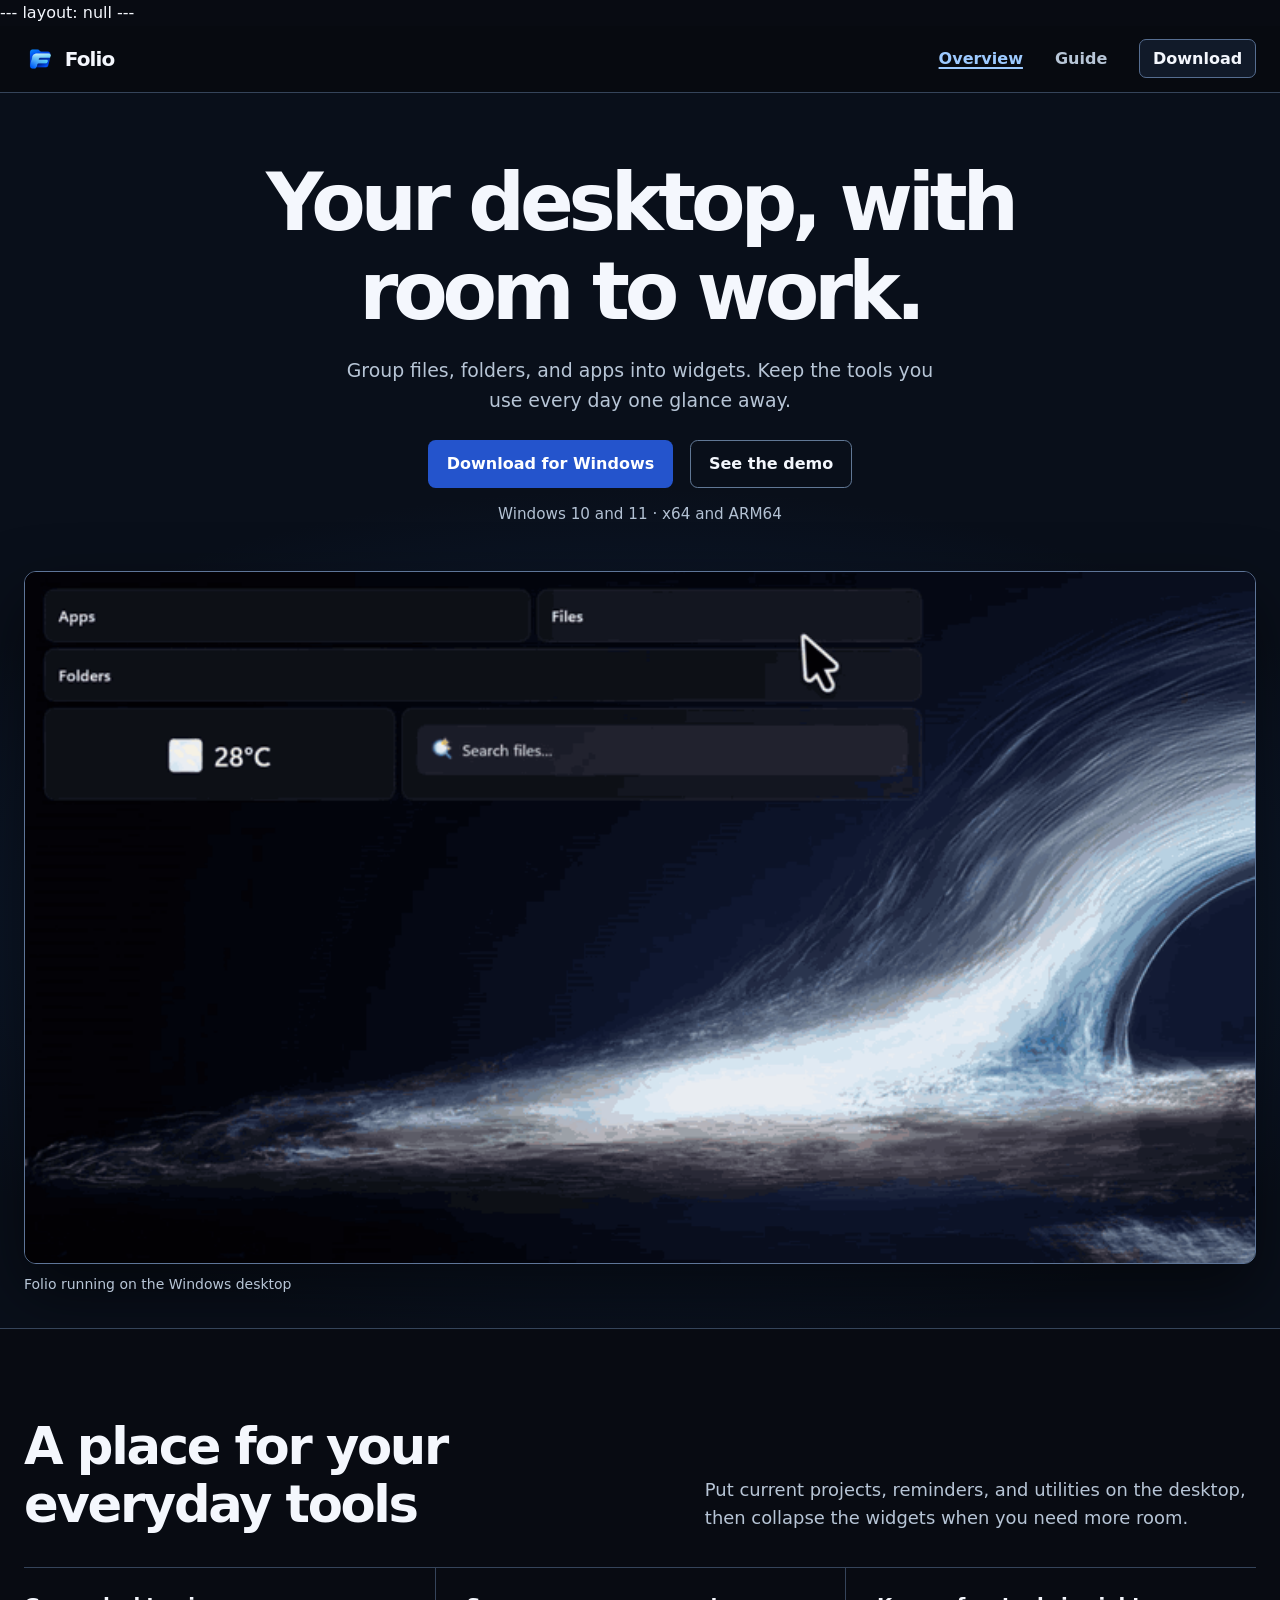
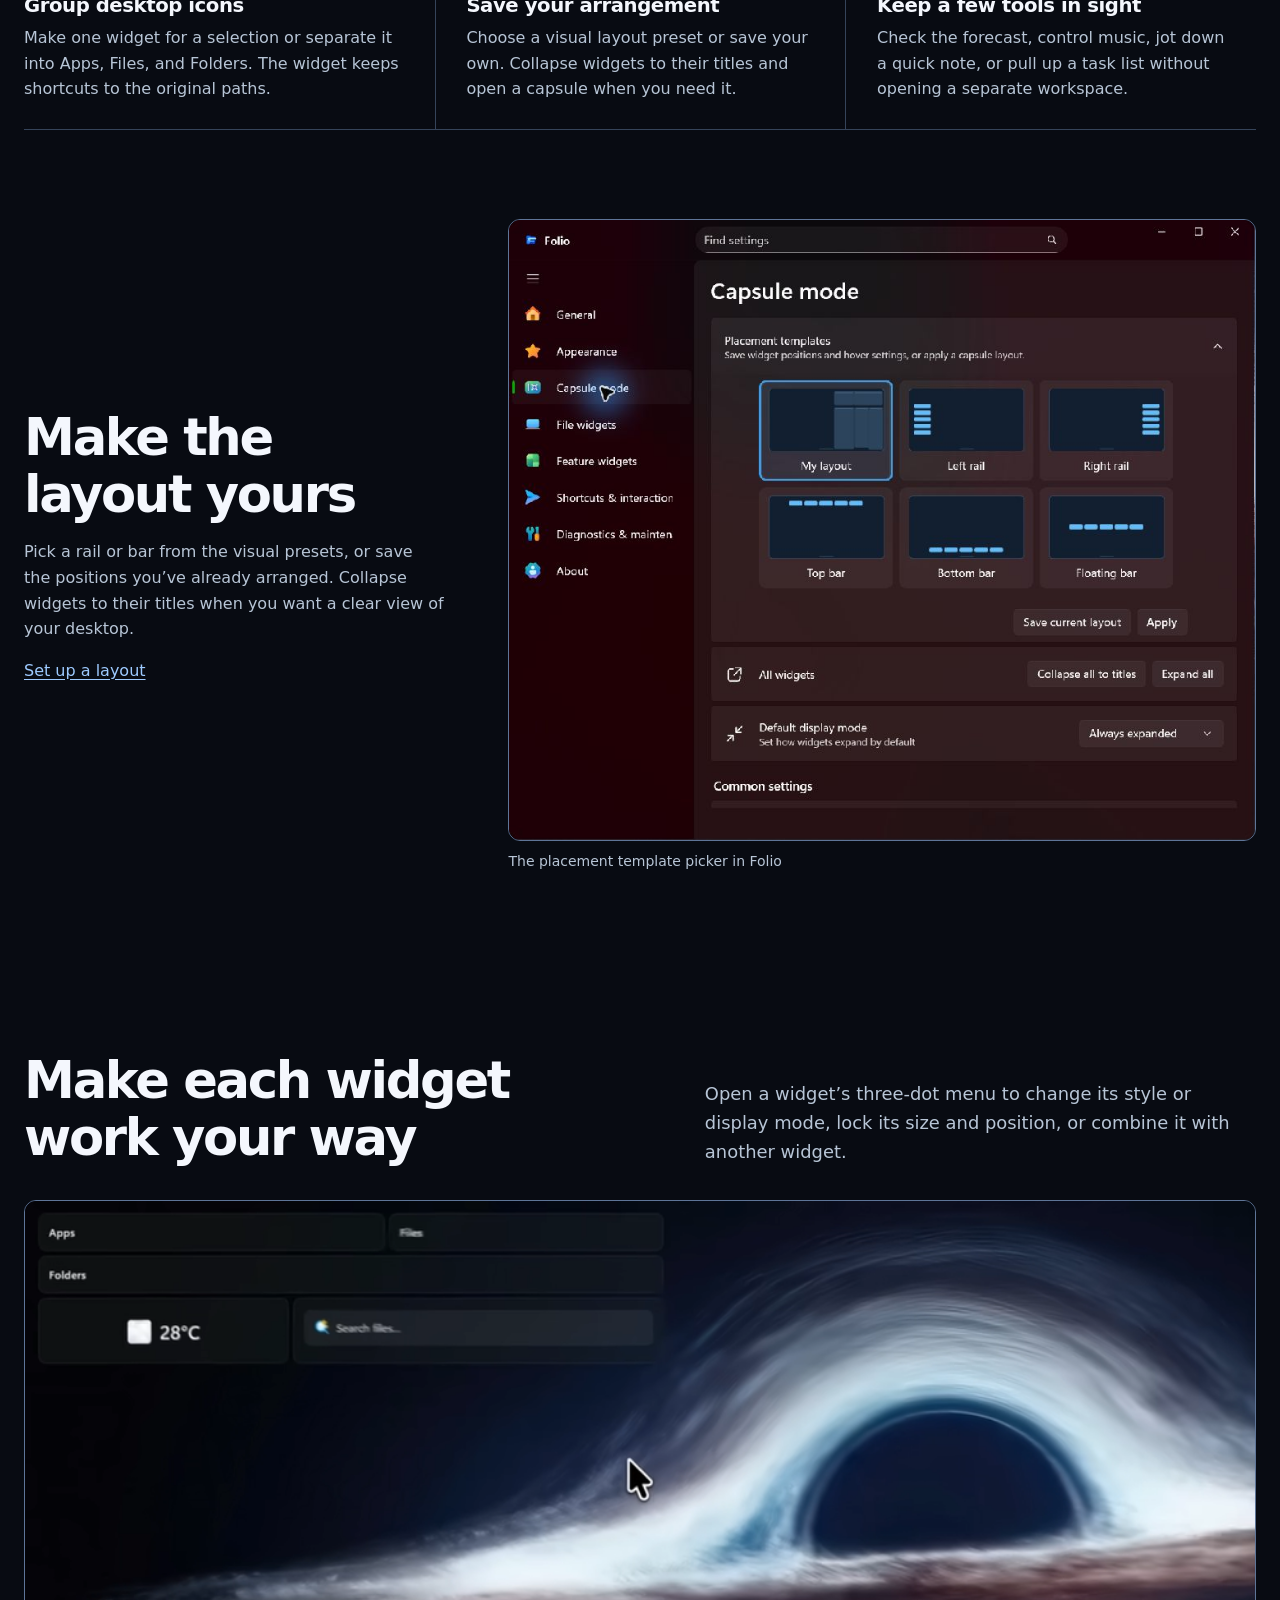
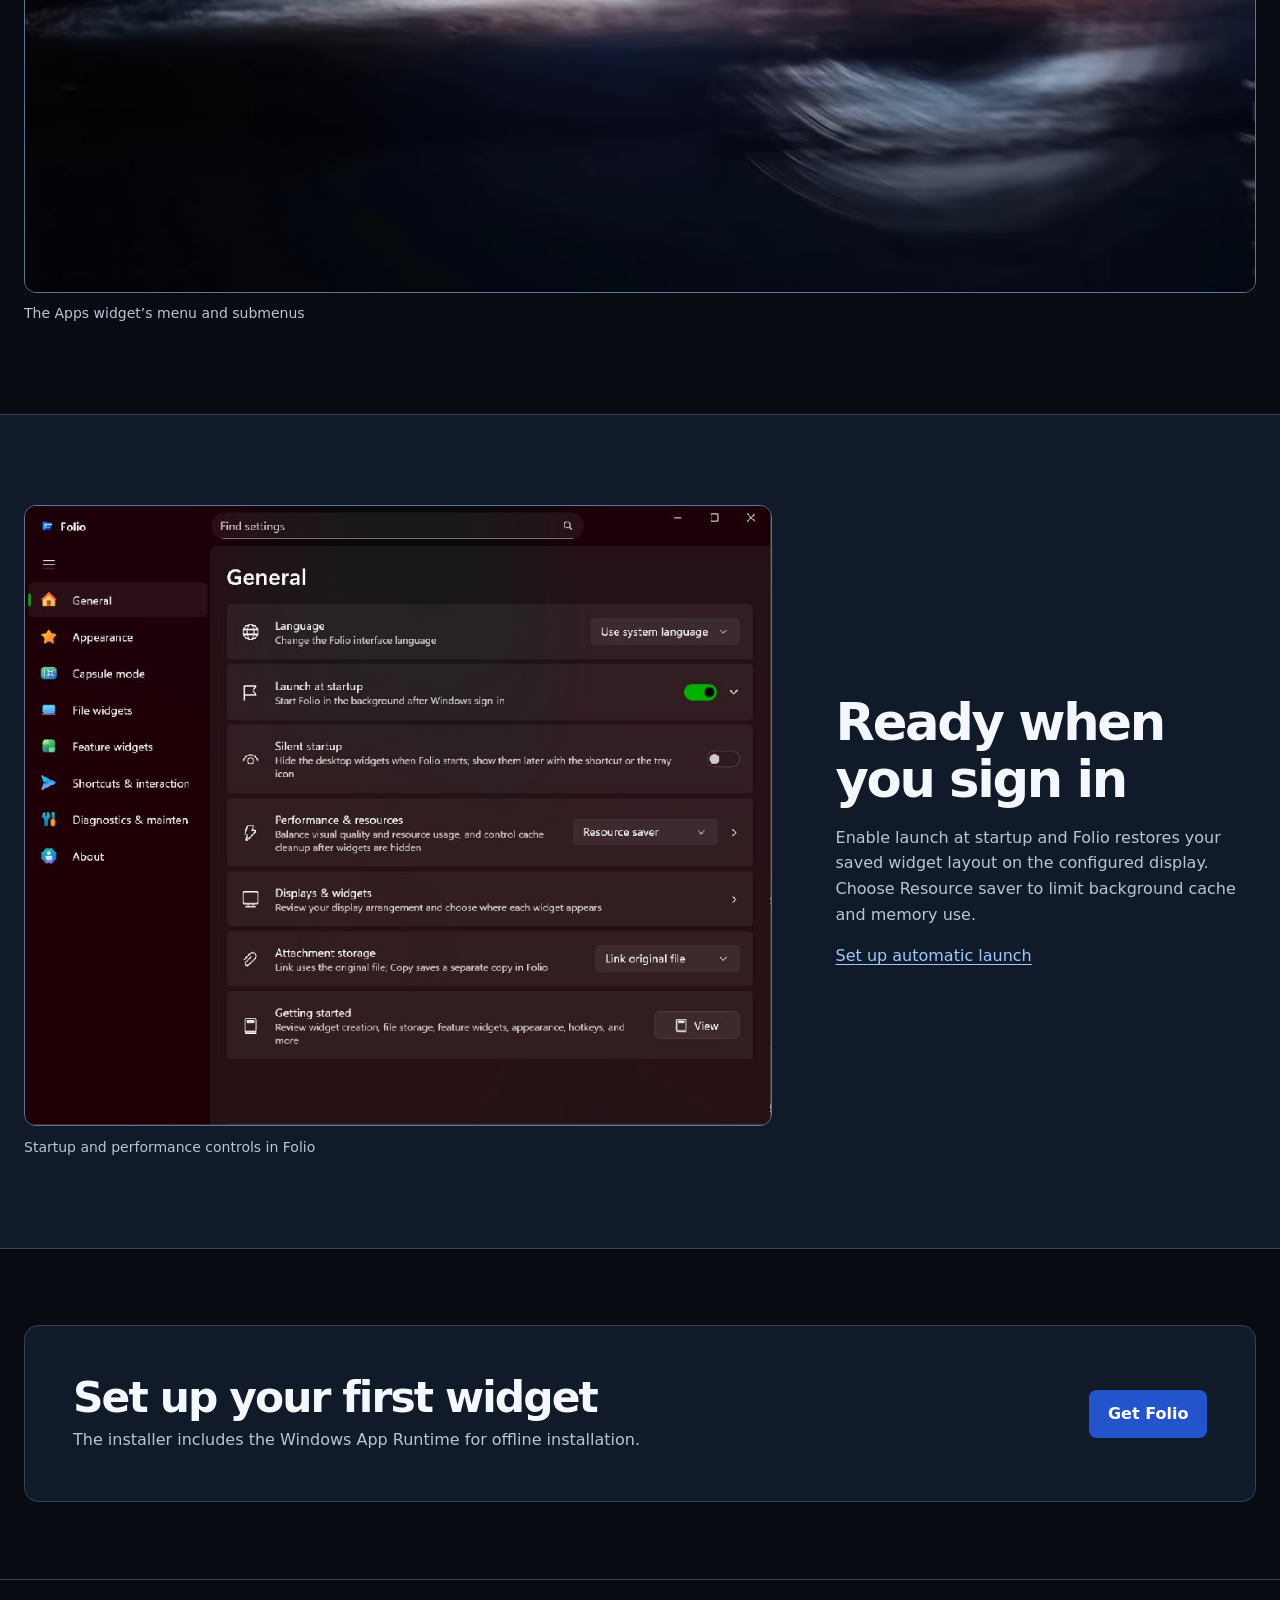
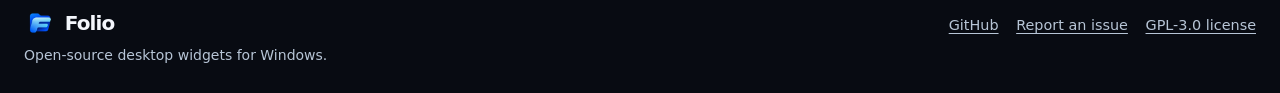
==== commit 5db84f6d: "Replace the Folio demo and showcase widget menus" ====
--- a/folio/index.html
+++ b/folio/index.html
@@ -12,8 +12,8 @@
   <meta name="theme-color" content="#080b12">
   <link rel="canonical" href="https://mrfost07.github.io/folio/">
   <link rel="icon" type="image/png" href="./assets/folio.png">
-  <link rel="preload" as="image" href="./assets/demo-poster.jpg" fetchpriority="high">
-  <link rel="stylesheet" href="./assets/site.css?v=dark">
+  <link rel="preload" as="image" href="./assets/hero-demo-poster.jpg" fetchpriority="high">
+  <link rel="stylesheet" href="./assets/site.css?v=demos">
 </head>
 <body>
   <a class="skip" href="#main">Skip to content</a>
@@ -40,10 +40,11 @@
           <p class="compatibility">Windows 10 and 11 · x64 and ARM64</p>
         </div>
         <figure class="hero-visual capture demo-stage" id="demo">
-          <video autoplay muted loop playsinline preload="auto" width="960" height="540" poster="./assets/demo-poster.jpg" aria-label="Folio desktop demo">
-            <source media="(prefers-reduced-motion: no-preference)" src="data:video/mp4;base64,{% include_relative _media/demo.mp4.b64 %}" type="video/mp4">
-          </video>
-          <img class="demo-still" src="./assets/demo-poster.jpg" width="1440" height="810" alt="Folio widgets and the file search window on the desktop">
+          <picture>
+            <source media="(prefers-reduced-motion: reduce)" srcset="./assets/hero-demo-poster.jpg">
+            <source type="image/avif" srcset="data:image/avif;base64,{% include_relative _media/hero-demo.avif.b64 %}">
+            <img src="./assets/hero-demo.gif" width="960" height="540" fetchpriority="high" alt="Folio’s desktop widgets and file search in use">
+          </picture>
           <figcaption class="caption">Folio running on the Windows desktop</figcaption>
         </figure>
       </div>
@@ -82,6 +83,22 @@
       </figure>
     </section>
 
+    <section class="wrap section" id="widget-menus" aria-labelledby="widget-menus-title">
+      <div class="section-heading">
+        <h2 id="widget-menus-title">Make each widget work your way</h2>
+        <p>Open a widget’s three-dot menu to change its style or display mode, lock its size and position, or combine it with another widget.</p>
+      </div>
+      <figure class="capture demo-stage">
+        <picture>
+          <source media="(prefers-reduced-motion: reduce)" srcset="./assets/widget-menus-poster.jpg">
+          <source type="image/avif" srcset="./assets/widget-menus.avif">
+          <img src="./assets/widget-menus.gif" width="960" height="540" loading="lazy" decoding="async" alt="Folio’s Apps widget menu showing style, display mode, and lock options">
+        </picture>
+        <figcaption class="caption">The Apps widget’s menu and submenus</figcaption>
+      </figure>
+    </section>
+
+
     <section class="surface-section section" aria-labelledby="startup-title">
       <div class="wrap detail-row">
         <figure class="capture">
--- a/folio/assets/site.css
+++ b/folio/assets/site.css
@@ -51,12 +51,13 @@
 .hero-visual { position: relative; }
 .hero-visual::before { content: ""; pointer-events: none; position: absolute; inset: -12% -18% -8%; background: radial-gradient(ellipse, #1a3e72 0, transparent 70%); opacity: .52; }
 .demo-stage { scroll-margin-top: 1rem; }
-.demo-stage video, .demo-still { display: block; position: relative; width: 100%; height: auto; aspect-ratio: 16 / 9; background: #080c14; border: 1px solid #5e7598; border-radius: .75rem; box-shadow: 0 1.75rem 4rem #0008; }
+.demo-stage picture { display: block; position: relative; }
+.demo-stage img { aspect-ratio: 16 / 9; background: #080c14; }
+.hero-visual picture img { background: #080c14 url("./hero-demo-poster.jpg") center / cover; box-shadow: 0 1.75rem 4rem #0008; }
 .demo-stage .caption { position: relative; }
 .capture { position: relative; margin: 0; }
 .capture img { width: 100%; background: var(--surface); border: 1px solid #5e7598; border-radius: .75rem; }
 .caption { margin-top: .58rem; color: var(--muted); font-size: .875rem; }
-.demo-still { display: none; }
 .actions { display: flex; flex-wrap: wrap; align-items: center; gap: .65rem 1.1rem; }
 .button { border: 1px solid transparent; border-radius: .48rem; display: inline-flex; align-items: center; justify-content: center; min-height: 3rem; padding: .6rem 1.1rem; background: var(--accent-fill); color: #fff; text-decoration: none; font-weight: 680; }
 .button:hover { background: #2b5ddb; color: #fff; }
@@ -126,11 +127,6 @@
   .nav { gap: .7rem; font-size: .92rem; }
   .nav a.nav-download { padding: .3rem .45rem; }
 }
-@media (prefers-reduced-motion: reduce) {
-  .demo-stage video { display: none; }
-  .demo-stage .demo-still { display: block; }
-}
-
 @media (forced-colors: active) {
   .button, .nav a.nav-download { border: 1px solid ButtonText; }
 }
